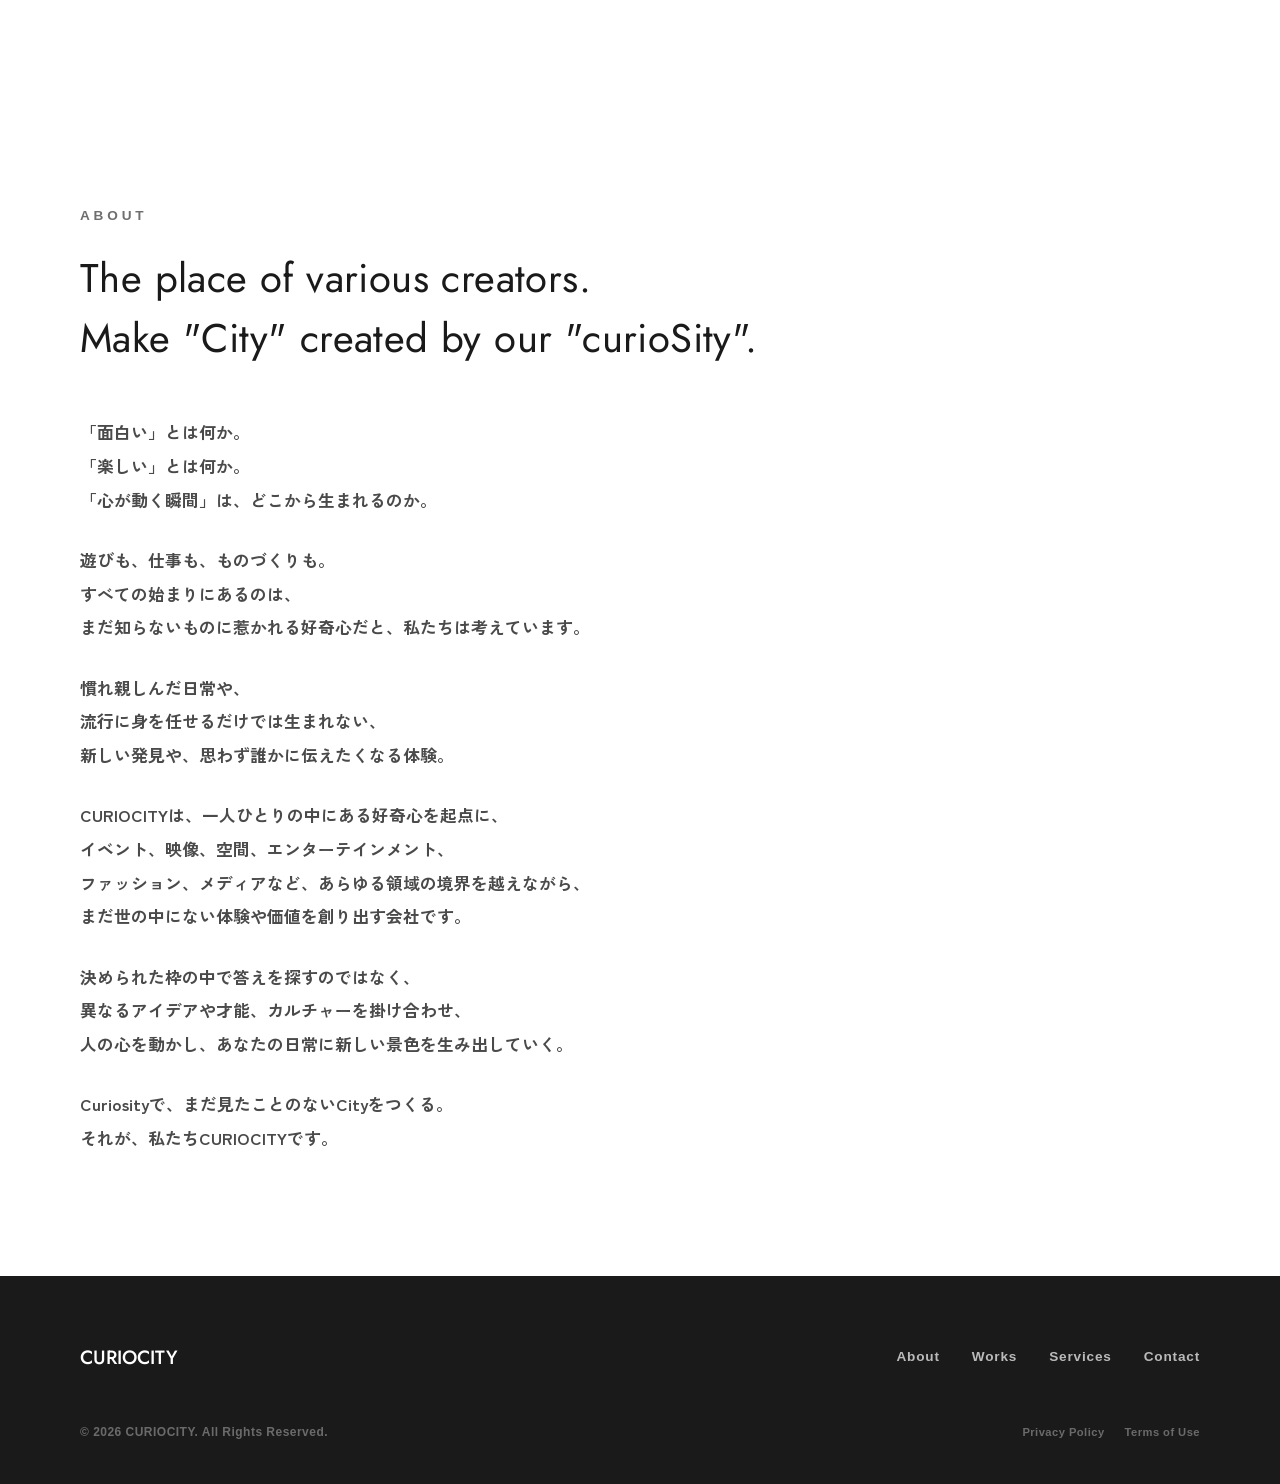
==== about.html @ a494053d "Add gray sweep text reveal, About detail page, and overlapping ripple motion - Heading text (What We" ====
<!DOCTYPE html>
<html lang="ja">
<head>
<!-- Google tag (gtag.js) -->
<script async src="https://www.googletagmanager.com/gtag/js?id=G-DSJXKPW8YB"></script>
<script>
  window.dataLayer = window.dataLayer || [];
  function gtag(){dataLayer.push(arguments);}
  gtag('js', new Date());

  gtag('config', 'G-DSJXKPW8YB');
</script>
<meta charset="UTF-8">
<meta name="viewport" content="width=device-width, initial-scale=1.0">
<title>About | 株式会社CURIOCITY</title>
<meta name="description" content="株式会社CURIOCITYについて。好奇心を起点に企画からプロデュースまで手がけるクリエイティブカンパニーの理念、事業内容、会社情報をご紹介します。">
<link rel="canonical" href="https://curiocitytokyo.com/about.html">

<!-- Favicon -->
<link rel="icon" type="image/png" sizes="32x32" href="assets/icons/favicon-32.png">
<link rel="icon" type="image/png" sizes="16x16" href="assets/icons/favicon-16.png">
<link rel="apple-touch-icon" sizes="180x180" href="assets/icons/apple-touch-icon.png">
<link rel="icon" type="image/png" sizes="192x192" href="assets/icons/icon-192.png">

<!-- Open Graph / Facebook -->
<meta property="og:type" content="website">
<meta property="og:url" content="https://curiocitytokyo.com/about.html">
<meta property="og:title" content="About | 株式会社CURIOCITY">
<meta property="og:description" content="株式会社CURIOCITYについて。好奇心を起点に企画からプロデュースまで手がけるクリエイティブカンパニーの理念、事業内容、会社情報をご紹介します。">
<meta property="og:image" content="https://curiocitytokyo.com/assets/images/works/01-anime-tokyo-night.jpeg">
<meta property="og:locale" content="ja_JP">
<meta property="og:site_name" content="CURIOCITY">

<!-- Twitter -->
<meta name="twitter:card" content="summary_large_image">
<meta name="twitter:title" content="About | 株式会社CURIOCITY">
<meta name="twitter:description" content="株式会社CURIOCITYについて。好奇心を起点に企画からプロデュースまで手がけるクリエイティブカンパニーの理念、事業内容、会社情報をご紹介します。">
<meta name="twitter:image" content="https://curiocitytokyo.com/assets/images/works/01-anime-tokyo-night.jpeg">

<link rel="preconnect" href="https://fonts.googleapis.com">
<link rel="preconnect" href="https://fonts.gstatic.com" crossorigin>
<link href="https://fonts.googleapis.com/css2?family=Zen+Kaku+Gothic+New:wght@300;400;500;700;900&family=Jost:wght@300;400;500;600;700&display=swap" rel="stylesheet">
<link rel="stylesheet" href="css/style.css">
</head>
<body>

<div class="cursor-dot" aria-hidden="true"></div>

<!-- ==================== HEADER ==================== -->
<header class="header" id="header">
  <div class="header__inner">
    <a href="index.html#top" class="header__logo">CURIOCITY</a>

    <nav class="header__nav" id="header-nav">
      <ul class="header__nav-list">
        <li><a href="index.html#about" class="nav-link">About</a></li>
        <li><a href="works.html" class="nav-link">Works</a></li>
        <li><a href="index.html#services" class="nav-link">Services</a></li>
        <li><a href="index.html#contact" class="nav-link nav-link--cta">Contact</a></li>
      </ul>
    </nav>

    <button class="header__toggle" id="nav-toggle" aria-label="メニューを開く" aria-expanded="false" aria-controls="header-nav">
      <span></span>
      <span></span>
      <span></span>
    </button>
  </div>
</header>

<main id="top">

  <!-- ==================== ABOUT HERO ==================== -->
  <section class="about-hero">
    <div class="about-hero__motion" aria-hidden="true">
      <div class="ripple-group ripple-group--1">
        <span class="ripple"></span>
        <span class="ripple"></span>
        <span class="ripple"></span>
      </div>
      <div class="ripple-group ripple-group--2">
        <span class="ripple"></span>
        <span class="ripple"></span>
        <span class="ripple"></span>
      </div>
      <div class="ripple-group ripple-group--3">
        <span class="ripple"></span>
        <span class="ripple"></span>
        <span class="ripple"></span>
      </div>
      <div class="ripple-group ripple-group--4">
        <span class="ripple"></span>
        <span class="ripple"></span>
        <span class="ripple"></span>
      </div>
      <div class="ripple-group ripple-group--5">
        <span class="ripple"></span>
        <span class="ripple"></span>
        <span class="ripple"></span>
      </div>
    </div>
    <div class="section-inner">
      <p class="section-label" data-reveal>ABOUT</p>
      <h1 class="about-hero__title" data-reveal>
        The place of various creators.<br>
        Make &quot;City&quot; created by our &quot;curioSity&quot;.
      </h1>
      <div class="about-hero__lead" data-reveal>
        <p>
          「面白い」とは何か。<br>
          「楽しい」とは何か。<br>
          「心が動く瞬間」は、どこから生まれるのか。
        </p>
        <p>
          遊びも、仕事も、ものづくりも。<br>
          すべての始まりにあるのは、<br>
          まだ知らないものに惹かれる好奇心だと、私たちは考えています。
        </p>
        <p>
          慣れ親しんだ日常や、<br>
          流行に身を任せるだけでは生まれない、<br>
          新しい発見や、思わず誰かに伝えたくなる体験。
        </p>
        <p>
          CURIOCITYは、一人ひとりの中にある好奇心を起点に、<br>
          イベント、映像、空間、エンターテインメント、<br>
          ファッション、メディアなど、あらゆる領域の境界を越えながら、<br>
          まだ世の中にない体験や価値を創り出す会社です。
        </p>
        <p>
          決められた枠の中で答えを探すのではなく、<br>
          異なるアイデアや才能、カルチャーを掛け合わせ、<br>
          人の心を動かし、あなたの日常に新しい景色を生み出していく。
        </p>
        <p>
          Curiosityで、まだ見たことのないCityをつくる。<br>
          それが、私たちCURIOCITYです。
        </p>
      </div>
    </div>
  </section>

</main>

<!-- ==================== FOOTER ==================== -->
<footer class="footer">
  <div class="section-inner footer__inner">
    <a href="index.html#top" class="footer__logo">CURIOCITY</a>
    <ul class="footer__nav">
      <li><a href="index.html#about">About</a></li>
      <li><a href="works.html">Works</a></li>
      <li><a href="index.html#services">Services</a></li>
      <li><a href="index.html#contact">Contact</a></li>
    </ul>
    <div class="footer__bottom">
      <p class="footer__copy">&copy; 2026 CURIOCITY. All Rights Reserved.</p>
      <div class="footer__legal">
        <a href="privacy-policy.html">Privacy Policy</a>
        <a href="terms-of-use.html">Terms of Use</a>
      </div>
    </div>
  </div>
</footer>

<script src="js/script.js?v=23"></script>
</body>
</html>
---- css/style.css ----
/* ==========================================================================
   CURICITY — style.css
   ========================================================================== */

:root {
  --color-white: #ffffff;
  --color-black: #131313;
  --color-dark: #1a1a1a;
  --color-dark-gray: #2b2b2b;
  --color-gray: #6e6e6e;
  --color-light-gray: #ececec;
  --color-border: #e0e0e0;

  --font-en: 'Helvetica Neue', Helvetica, Arial, sans-serif;
  --font-jp: 'Hiragino Kaku Gothic ProN', 'Hiragino Sans', 'Yu Gothic', YuGothic, 'Zen Kaku Gothic New', sans-serif;
  --font-logo: 'Futura', 'Jost', 'Avenir Next', sans-serif;

  --header-height: 84px;
  --header-height-sp: 64px;

  --ease: cubic-bezier(0.16, 1, 0.3, 1);
  --section-padding: 160px 0;
  --section-padding-sp: 96px 0;
}

/* ---------- Reset ---------- */
* {
  margin: 0;
  padding: 0;
  box-sizing: border-box;
}

html {
  scroll-behavior: smooth;
}

body {
  font-family: var(--font-jp);
  color: var(--color-dark);
  background: var(--color-white);
  line-height: 1.8;
  font-weight: 600;
  -webkit-font-smoothing: antialiased;
  overflow-x: hidden;
}

img {
  max-width: 100%;
  display: block;
}

a {
  color: inherit;
  text-decoration: none;
}

ul {
  list-style: none;
}

button {
  font-family: inherit;
  cursor: pointer;
  border: none;
  background: none;
}

input,
textarea {
  font-family: inherit;
  font-size: 1rem;
}

.section-inner {
  max-width: 1200px;
  margin: 0 auto;
  padding: 0 40px;
}

/* ---------- Reveal animation ---------- */
[data-reveal] {
  opacity: 0;
  transform: translateY(32px);
  transition: opacity 0.9s var(--ease), transform 0.9s var(--ease);
}

[data-reveal].is-visible {
  opacity: 1;
  transform: translateY(0);
}

/* ---------- Text reveal (gray sweep, then final color) ---------- */
.text-reveal {
  display: inline-block;
  position: relative;
  padding-bottom: 0.08em;
  margin-bottom: -0.08em;
}

.text-reveal::before,
.text-reveal::after {
  content: attr(data-text);
  display: inline-block;
  white-space: pre-wrap;
}

.text-reveal::before {
  color: var(--color-gray);
  clip-path: inset(0 100% 0 0);
}

.text-reveal::after {
  position: absolute;
  inset: 0;
  color: inherit;
  clip-path: inset(0 100% 0 0);
}

.text-reveal.is-revealing::before {
  clip-path: inset(0 0 0 0);
  transition: clip-path 0.8s var(--ease);
}

.text-reveal.is-revealing::after {
  clip-path: inset(0 0 0 0);
  transition: clip-path 0.8s var(--ease) 0.15s;
}

/* ---------- Buttons ---------- */
.btn-outline {
  display: inline-flex;
  align-items: center;
  justify-content: center;
  gap: 10px;
  padding: 18px 40px;
  font-family: var(--font-en);
  font-size: 0.85rem;
  letter-spacing: 0.12em;
  border-radius: 999px;
  transition: all 0.4s var(--ease);
}

.btn-outline {
  border: 1px solid var(--color-dark);
  color: var(--color-dark);
}

.btn-outline:hover {
  background: var(--color-dark);
  color: var(--color-white);
}

/* ==========================================================================
   HEADER
   ========================================================================== */

.header {
  position: fixed;
  top: 0;
  left: 0;
  width: 100%;
  height: var(--header-height);
  z-index: 1000;
  transition: background 0.4s var(--ease), height 0.4s var(--ease);
}

.header.is-scrolled {
  background: rgba(19, 19, 19, 0.85);
  backdrop-filter: blur(10px);
}

.header__inner {
  max-width: 1400px;
  margin: 0 auto;
  height: 100%;
  padding: 0 40px;
  display: flex;
  align-items: center;
  justify-content: space-between;
}

.header__logo {
  font-family: var(--font-logo);
  font-size: 1.35rem;
  font-weight: 500;
  letter-spacing: 0.06em;
  color: var(--color-white);
}

.header__nav-list {
  display: flex;
  align-items: center;
  gap: 48px;
}

.nav-link {
  font-family: var(--font-en);
  font-size: 0.9rem;
  font-weight: 600;
  letter-spacing: 0.06em;
  color: var(--color-white);
  position: relative;
  padding-bottom: 4px;
}

.nav-link::after {
  content: '';
  position: absolute;
  left: 0;
  bottom: 0;
  width: 0;
  height: 1px;
  background: currentColor;
  transition: width 0.4s var(--ease);
}

.nav-link:hover::after {
  width: 100%;
}

.nav-link--cta {
  border: 1px solid rgba(255, 255, 255, 0.5);
  padding: 10px 24px;
  border-radius: 999px;
}

.nav-link--cta::after {
  display: none;
}

.nav-link--cta:hover {
  background: var(--color-white);
  color: var(--color-dark);
}

/* ---------- Hamburger toggle ---------- */
.header__toggle {
  display: none;
  flex-direction: column;
  justify-content: center;
  align-items: flex-end;
  gap: 6px;
  width: 32px;
  height: 24px;
  z-index: 1001;
}

.header__toggle span {
  display: block;
  height: 1px;
  width: 100%;
  background: var(--color-white);
  transition: transform 0.4s var(--ease), opacity 0.3s var(--ease), width 0.4s var(--ease);
}

.header__toggle[aria-expanded="true"] span:nth-child(1) {
  transform: translateY(7px) rotate(45deg);
  width: 100%;
}

.header__toggle[aria-expanded="true"] span:nth-child(2) {
  opacity: 0;
}

.header__toggle[aria-expanded="true"] span:nth-child(3) {
  transform: translateY(-7px) rotate(-45deg);
  width: 100%;
}

/* ==========================================================================
   HERO
   ========================================================================== */

.hero {
  position: relative;
  height: 100vh;
  min-height: 560px;
  display: flex;
  flex-direction: column;
  justify-content: center;
  align-items: center;
  overflow: hidden;
  background: var(--color-black);
}

.hero__media {
  position: absolute;
  inset: 0;
  z-index: 0;
}

.hero__video {
  width: 100%;
  height: 100%;
  object-fit: cover;
}

.hero__overlay {
  position: absolute;
  inset: 0;
  background: linear-gradient(180deg, rgba(19, 19, 19, 0.55) 0%, rgba(19, 19, 19, 0.35) 40%, rgba(19, 19, 19, 0.75) 100%);
}

.hero__content {
  position: relative;
  z-index: 1;
  text-align: center;
  color: var(--color-white);
  padding: 0 24px;
}

.hero__title {
  font-family: var(--font-logo);
  font-weight: 400;
  line-height: 1.25;
  font-size: clamp(1.9rem, 5.2vw, 4.2rem);
  letter-spacing: -0.01em;
}

.hero__title-line {
  display: block;
  opacity: 0;
}

.hero__title-line.is-revealing {
  opacity: 1;
}

.hero__title-char {
  display: inline-block;
}

.hero__title-line--accent {
  color: var(--color-light-gray);
}

.hero__lead {
  margin-top: 28px;
  font-size: 1.05rem;
  letter-spacing: 0.04em;
  opacity: 0.9;
}

.hero__scroll {
  position: absolute;
  bottom: 40px;
  left: 50%;
  transform: translateX(-50%);
  z-index: 1;
  display: flex;
  flex-direction: column;
  align-items: center;
  gap: 12px;
  color: var(--color-white);
}

.hero__scroll span {
  font-family: var(--font-en);
  font-size: 0.7rem;
  letter-spacing: 0.2em;
  opacity: 0.8;
}

.hero__scroll-line {
  width: 1px;
  height: 48px;
  background: rgba(255, 255, 255, 0.4);
  overflow: hidden;
  position: relative;
}

.hero__scroll-line::after {
  content: '';
  position: absolute;
  top: -100%;
  left: 0;
  width: 100%;
  height: 100%;
  background: var(--color-white);
  animation: scrollLine 1.8s infinite ease-in-out;
}

@keyframes scrollLine {
  0% { top: -100%; }
  60% { top: 100%; }
  100% { top: 100%; }
}

/* ==========================================================================
   SECTION COMMON
   ========================================================================== */

.section-label {
  font-family: var(--font-en);
  font-size: 0.85rem;
  font-weight: 600;
  letter-spacing: 0.28em;
  color: var(--color-gray);
  margin-bottom: 20px;
}

.section-label--light {
  color: rgba(255, 255, 255, 0.6);
}

.section-title {
  font-family: var(--font-jp);
  font-size: clamp(1.7rem, 3.4vw, 2.6rem);
  font-weight: 700;
  line-height: 1.5;
  letter-spacing: 0.02em;
  margin-bottom: 48px;
}

/* ==========================================================================
   ABOUT
   ========================================================================== */

.about {
  padding: var(--section-padding);
  position: relative;
  overflow: hidden;
}

.about > .section-inner {
  position: relative;
  z-index: 1;
}

.about__motion {
  position: absolute;
  inset: 0;
  z-index: 0;
  pointer-events: none;
}

.about__canvas {
  display: block;
  width: 100%;
  height: 100%;
}

.about__text {
  max-width: 640px;
  color: #4a4a4a;
  font-size: 1.1rem;
  line-height: 2;
}

.about__text p + p {
  margin-top: 1.6em;
}

.about__cta {
  margin-top: 40px;
}

/* ==========================================================================
   MARQUEE
   ========================================================================== */

.marquee {
  background: var(--color-black);
  overflow: hidden;
  padding: 8px 0;
  animation: marquee-blink-bg 2s steps(1) infinite;
}

.marquee__track {
  display: flex;
  width: max-content;
  animation: marquee-scroll 22s linear infinite;
}

.marquee__group {
  display: flex;
  align-items: center;
  flex-shrink: 0;
}

.marquee__group span {
  font-family: var(--font-logo);
  font-weight: 400;
  font-size: clamp(1.1rem, 3vw, 2rem);
  color: var(--color-white);
  white-space: nowrap;
  padding: 0 24px;
  animation: marquee-blink-text 2s steps(1) infinite;
}

@keyframes marquee-blink-bg {
  0%, 19% {
    background: #131313;
  }
  20%, 39% {
    background: #ff2d8a;
  }
  40%, 59% {
    background: #00d1c1;
  }
  60%, 79% {
    background: #ffd400;
  }
  80%, 100% {
    background: #7b2ff7;
  }
}

@keyframes marquee-blink-text {
  0%, 19% {
    color: var(--color-white);
  }
  20%, 39% {
    color: var(--color-white);
  }
  40%, 59% {
    color: var(--color-dark);
  }
  60%, 79% {
    color: var(--color-dark);
  }
  80%, 100% {
    color: var(--color-white);
  }
}

@keyframes marquee-scroll {
  from {
    transform: translateX(0);
  }
  to {
    transform: translateX(-50%);
  }
}

/* ==========================================================================
   WORKS
   ========================================================================== */

.works {
  padding: var(--section-padding);
  background: var(--color-light-gray);
}

.works--page {
  padding-top: calc(var(--header-height) + 80px);
}

.works__grid {
  display: grid;
  grid-template-columns: repeat(2, 1fr);
  gap: 40px;
}

.work-card__link {
  display: block;
}

.work-card__image {
  aspect-ratio: 4 / 3;
  background: linear-gradient(135deg, var(--color-dark-gray) 0%, var(--color-black) 100%);
  border-radius: 4px;
  overflow: hidden;
  transition: transform 0.6s var(--ease);
}

.work-card__image img {
  width: 100%;
  height: 100%;
  object-fit: cover;
}

.work-card:hover .work-card__image {
  transform: scale(1.02);
}

.work-card__body {
  margin-top: 24px;
  display: flex;
  flex-direction: column;
  gap: 8px;
}

.work-card__category {
  font-family: var(--font-en);
  font-size: 0.78rem;
  letter-spacing: 0.1em;
  color: var(--color-gray);
}

.work-card__title {
  font-size: 1.2rem;
  font-weight: 700;
}

.works__more {
  margin-top: 64px;
  display: flex;
  width: fit-content;
  margin-left: auto;
  margin-right: auto;
}

/* ==========================================================================
   SERVICES
   ========================================================================== */

.services {
  padding: var(--section-padding);
}

.services__list {
  border-top: 1px solid var(--color-border);
}

.service-item {
  display: flex;
  align-items: baseline;
  gap: 40px;
  padding: 52px 0;
  border-bottom: 1px solid var(--color-border);
  transition: padding 0.4s var(--ease);
}

.service-item__num {
  font-family: var(--font-en);
  font-size: clamp(1.6rem, 2.6vw, 2.1rem);
  font-weight: 500;
  color: var(--color-border);
  flex-shrink: 0;
  width: 64px;
}

.service-item__title {
  font-size: 1.6rem;
  font-weight: 700;
  margin-bottom: 18px;
  color: var(--color-dark);
}

.service-item__text {
  color: var(--color-gray);
  max-width: 560px;
  font-size: 1rem;
  line-height: 1.9;
}

/* ==========================================================================
   CONTACT
   ========================================================================== */

.contact {
  padding: 120px 0;
  background: var(--color-black);
  color: var(--color-white);
}

.contact__title {
  font-family: var(--font-jp);
  font-size: clamp(1.9rem, 4vw, 3rem);
  font-weight: 700;
  line-height: 1.4;
  margin-bottom: 24px;
}

.contact__lead {
  color: rgba(255, 255, 255, 0.65);
  margin-bottom: 56px;
}

.contact__email {
  display: inline-block;
  font-family: var(--font-en);
  font-size: clamp(1.3rem, 3vw, 1.8rem);
  letter-spacing: 0.02em;
  color: var(--color-white);
  padding-bottom: 8px;
  border-bottom: 1px solid rgba(255, 255, 255, 0.4);
  transition: opacity 0.3s var(--ease), border-color 0.3s var(--ease);
}

.contact__email:hover {
  opacity: 0.7;
  border-color: var(--color-white);
}

/* ==========================================================================
   COMPANY
   ========================================================================== */

.company {
  padding: 80px 0;
}

.company__list {
  border-top: 1px solid var(--color-border);
}

.company__row {
  display: flex;
  align-items: baseline;
  gap: 32px;
  padding: 20px 0;
  border-bottom: 1px solid var(--color-border);
}

.company__row dt {
  width: 100px;
  flex-shrink: 0;
  color: var(--color-gray);
  font-size: 0.85rem;
}

.company__row dd {
  color: var(--color-dark);
  font-size: 0.95rem;
}

/* ==========================================================================
   ABOUT HERO (about.html)
   ========================================================================== */

.about-hero {
  position: relative;
  overflow: hidden;
  padding-top: calc(var(--header-height) + 120px);
  padding-bottom: 120px;
}

.about-hero__motion {
  position: absolute;
  inset: 0;
  z-index: 0;
  overflow: hidden;
  pointer-events: none;
}

.about-hero .section-inner {
  position: relative;
  z-index: 1;
}

.about-hero__title {
  font-family: var(--font-logo);
  font-weight: 400;
  font-size: clamp(1.5rem, 3.6vw, 2.5rem);
  line-height: 1.5;
  letter-spacing: 0.01em;
  max-width: 900px;
  margin-bottom: 48px;
}

.about-hero__lead {
  max-width: 720px;
  color: #4a4a4a;
  font-size: 1.05rem;
  line-height: 2;
}

.about-hero__lead p + p {
  margin-top: 1.6em;
}

/* ---------- Ripple motion (multiple overlapping sources) ---------- */
.ripple-group {
  position: absolute;
  width: 1px;
  height: 1px;
}

.ripple-group--1 { top: 15%; left: 68%; }
.ripple-group--2 { top: 38%; left: 92%; }
.ripple-group--3 { top: 58%; left: 58%; }
.ripple-group--4 { top: 78%; left: 86%; }
.ripple-group--5 { top: 92%; left: 42%; }

.ripple {
  position: absolute;
  top: 0;
  left: 0;
  width: 140px;
  height: 140px;
  border: 1px solid rgba(110, 110, 110, 0.32);
  border-radius: 50%;
  transform: translate(-50%, -50%) scale(0.2);
  opacity: 0;
  animation: ripple-expand 5.5s cubic-bezier(0.2, 0.6, 0.4, 1) infinite;
}

.ripple-group--1 .ripple { animation-duration: 5.5s; animation-delay: 0s; }
.ripple-group--1 .ripple:nth-child(2) { animation-delay: 1.8s; }
.ripple-group--1 .ripple:nth-child(3) { animation-delay: 3.6s; }

.ripple-group--2 .ripple { animation-duration: 6.5s; animation-delay: 0.8s; width: 110px; height: 110px; }
.ripple-group--2 .ripple:nth-child(2) { animation-delay: 2.9s; }
.ripple-group--2 .ripple:nth-child(3) { animation-delay: 5s; }

.ripple-group--3 .ripple { animation-duration: 4.8s; animation-delay: 2.2s; width: 160px; height: 160px; }
.ripple-group--3 .ripple:nth-child(2) { animation-delay: 3.8s; }
.ripple-group--3 .ripple:nth-child(3) { animation-delay: 5.4s; }

.ripple-group--4 .ripple { animation-duration: 7s; animation-delay: 1.5s; width: 100px; height: 100px; }
.ripple-group--4 .ripple:nth-child(2) { animation-delay: 3.8s; }
.ripple-group--4 .ripple:nth-child(3) { animation-delay: 6.1s; }

.ripple-group--5 .ripple { animation-duration: 6s; animation-delay: 3.2s; width: 130px; height: 130px; }
.ripple-group--5 .ripple:nth-child(2) { animation-delay: 5.2s; }
.ripple-group--5 .ripple:nth-child(3) { animation-delay: 7.2s; }

@keyframes ripple-expand {
  0% {
    transform: translate(-50%, -50%) scale(0.2);
    opacity: 0.5;
  }
  70% {
    opacity: 0.15;
  }
  100% {
    transform: translate(-50%, -50%) scale(5.5);
    opacity: 0;
  }
}

/* ==========================================================================
   LEGAL PAGES (Privacy Policy / Terms of Use)
   ========================================================================== */

.legal {
  padding: var(--section-padding);
}

.legal--page {
  padding-top: calc(var(--header-height) + 80px);
}

.legal__updated {
  color: var(--color-gray);
  font-size: 0.85rem;
  margin-bottom: 56px;
}

.legal__content {
  max-width: 100%;
}

.legal__content h2 {
  font-size: 1.2rem;
  font-weight: 700;
  margin-top: 56px;
  margin-bottom: 16px;
}

.legal__content h2:first-child {
  margin-top: 0;
}

.legal__content p {
  color: var(--color-gray);
  line-height: 1.9;
}

.legal__content p + p {
  margin-top: 1.4em;
}

.legal__content ul {
  color: var(--color-gray);
  line-height: 1.9;
  padding-left: 1.4em;
  margin-top: 1em;
}

.legal__content li + li {
  margin-top: 0.4em;
}

/* ==========================================================================
   FOOTER
   ========================================================================== */

.footer {
  background: var(--color-dark);
  color: rgba(255, 255, 255, 0.7);
  padding: 64px 0 40px;
}

.footer__inner {
  display: flex;
  flex-wrap: wrap;
  align-items: center;
  justify-content: space-between;
  gap: 32px;
}

.footer__bottom {
  width: 100%;
  display: flex;
  align-items: baseline;
  justify-content: space-between;
  gap: 24px;
  margin-top: 16px;
}

.footer__logo {
  font-family: var(--font-logo);
  font-size: 1.2rem;
  font-weight: 500;
  color: var(--color-white);
}

.footer__nav {
  display: flex;
  gap: 32px;
  font-family: var(--font-en);
  font-size: 0.85rem;
  letter-spacing: 0.06em;
}

.footer__legal {
  display: flex;
  gap: 20px;
  font-family: var(--font-en);
  font-size: 0.7rem;
  letter-spacing: 0.04em;
  opacity: 0.5;
}

.footer__copy {
  font-family: var(--font-en);
  font-size: 0.75rem;
  letter-spacing: 0.04em;
  opacity: 0.5;
}

/* ==========================================================================
   RESPONSIVE — Tablet
   ========================================================================== */

@media (max-width: 1024px) {
  .section-inner {
    padding: 0 32px;
  }

  .works__grid {
    gap: 32px;
  }
}

/* ==========================================================================
   RESPONSIVE — Mobile (SP)
   ========================================================================== */

@media (max-width: 768px) {
  :root {
    --section-padding: var(--section-padding-sp);
  }

  .br-pc {
    display: none;
  }

  .contact {
    padding: 80px 0;
  }

  .works--page {
    padding-top: calc(var(--header-height-sp) + 48px);
  }

  .legal--page {
    padding-top: calc(var(--header-height-sp) + 48px);
  }

  .header {
    height: var(--header-height-sp);
  }

  .header__inner {
    padding: 0 20px;
  }

  .header__toggle {
    display: flex;
  }

  .header__nav {
    position: fixed;
    top: 0;
    right: 0;
    width: 78%;
    max-width: 340px;
    height: 100vh;
    background: var(--color-black);
    transform: translateX(100%);
    transition: transform 0.5s var(--ease);
    display: flex;
    align-items: center;
    z-index: 1000;
  }

  .header__nav.is-open {
    transform: translateX(0);
  }

  .header__nav-list {
    flex-direction: column;
    align-items: flex-start;
    gap: 32px;
    padding: 0 40px;
  }

  .nav-link {
    font-size: 1.1rem;
  }

  .section-inner {
    padding: 0 24px;
  }

  .section-title {
    margin-bottom: 32px;
  }

  .works__grid {
    grid-template-columns: 1fr;
    gap: 48px;
  }

  .service-item {
    flex-direction: column;
    align-items: flex-start;
    gap: 12px;
    padding: 32px 0;
  }

  .footer__inner {
    flex-direction: column;
    align-items: flex-start;
    gap: 24px;
  }

  .footer__bottom {
    flex-direction: column;
    align-items: flex-start;
    gap: 12px;
  }
}

@media (max-width: 480px) {
  .btn-outline {
    padding: 16px 32px;
    font-size: 0.8rem;
  }

  .company__row {
    flex-direction: column;
    gap: 6px;
    padding: 16px 0;
  }
}

/* ---------- Reduced motion ---------- */
@media (prefers-reduced-motion: reduce) {
  html {
    scroll-behavior: auto;
  }

  [data-reveal] {
    opacity: 1;
    transform: none;
    transition: none;
  }

  .text-reveal::before,
  .text-reveal::after {
    transition: none;
  }

  .text-reveal::after {
    clip-path: inset(0 0 0 0);
  }

  .ripple {
    animation: none;
    opacity: 0;
  }

  .hero__scroll-line::after {
    animation: none;
  }

  .marquee__track {
    animation: none;
  }

  .marquee {
    animation: none;
  }

  .marquee__group span {
    animation: none;
    color: var(--color-white);
  }

  .hero__title-line {
    opacity: 1;
  }

}
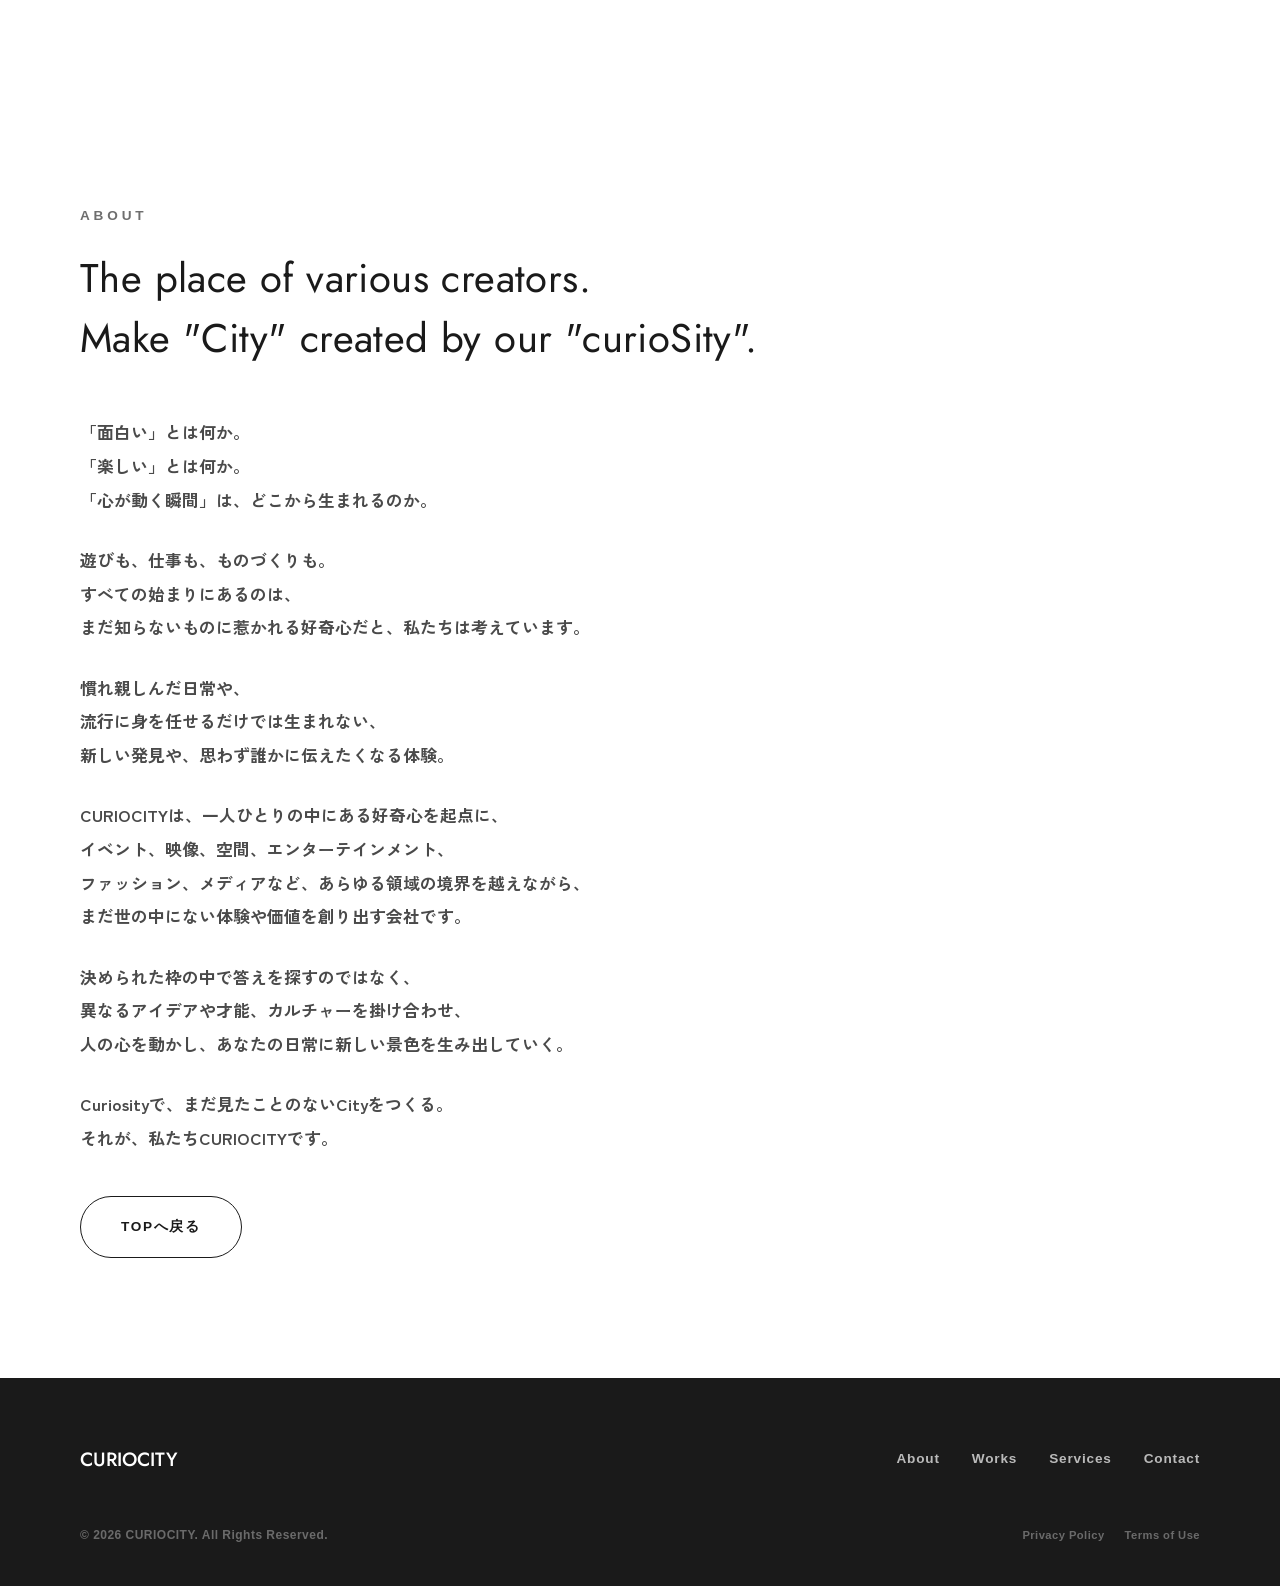
==== commit 458fd94f: "Add a back-to-top link on the About CURIOCITY page Placed right after the closing line of the philos" ====
--- a/about.html
+++ b/about.html
@@ -137,6 +137,9 @@
           それが、私たちCURIOCITYです。
         </p>
       </div>
+      <div class="about__cta" data-reveal>
+        <a href="index.html#top" class="btn-outline">TOPへ戻る</a>
+      </div>
     </div>
   </section>
 
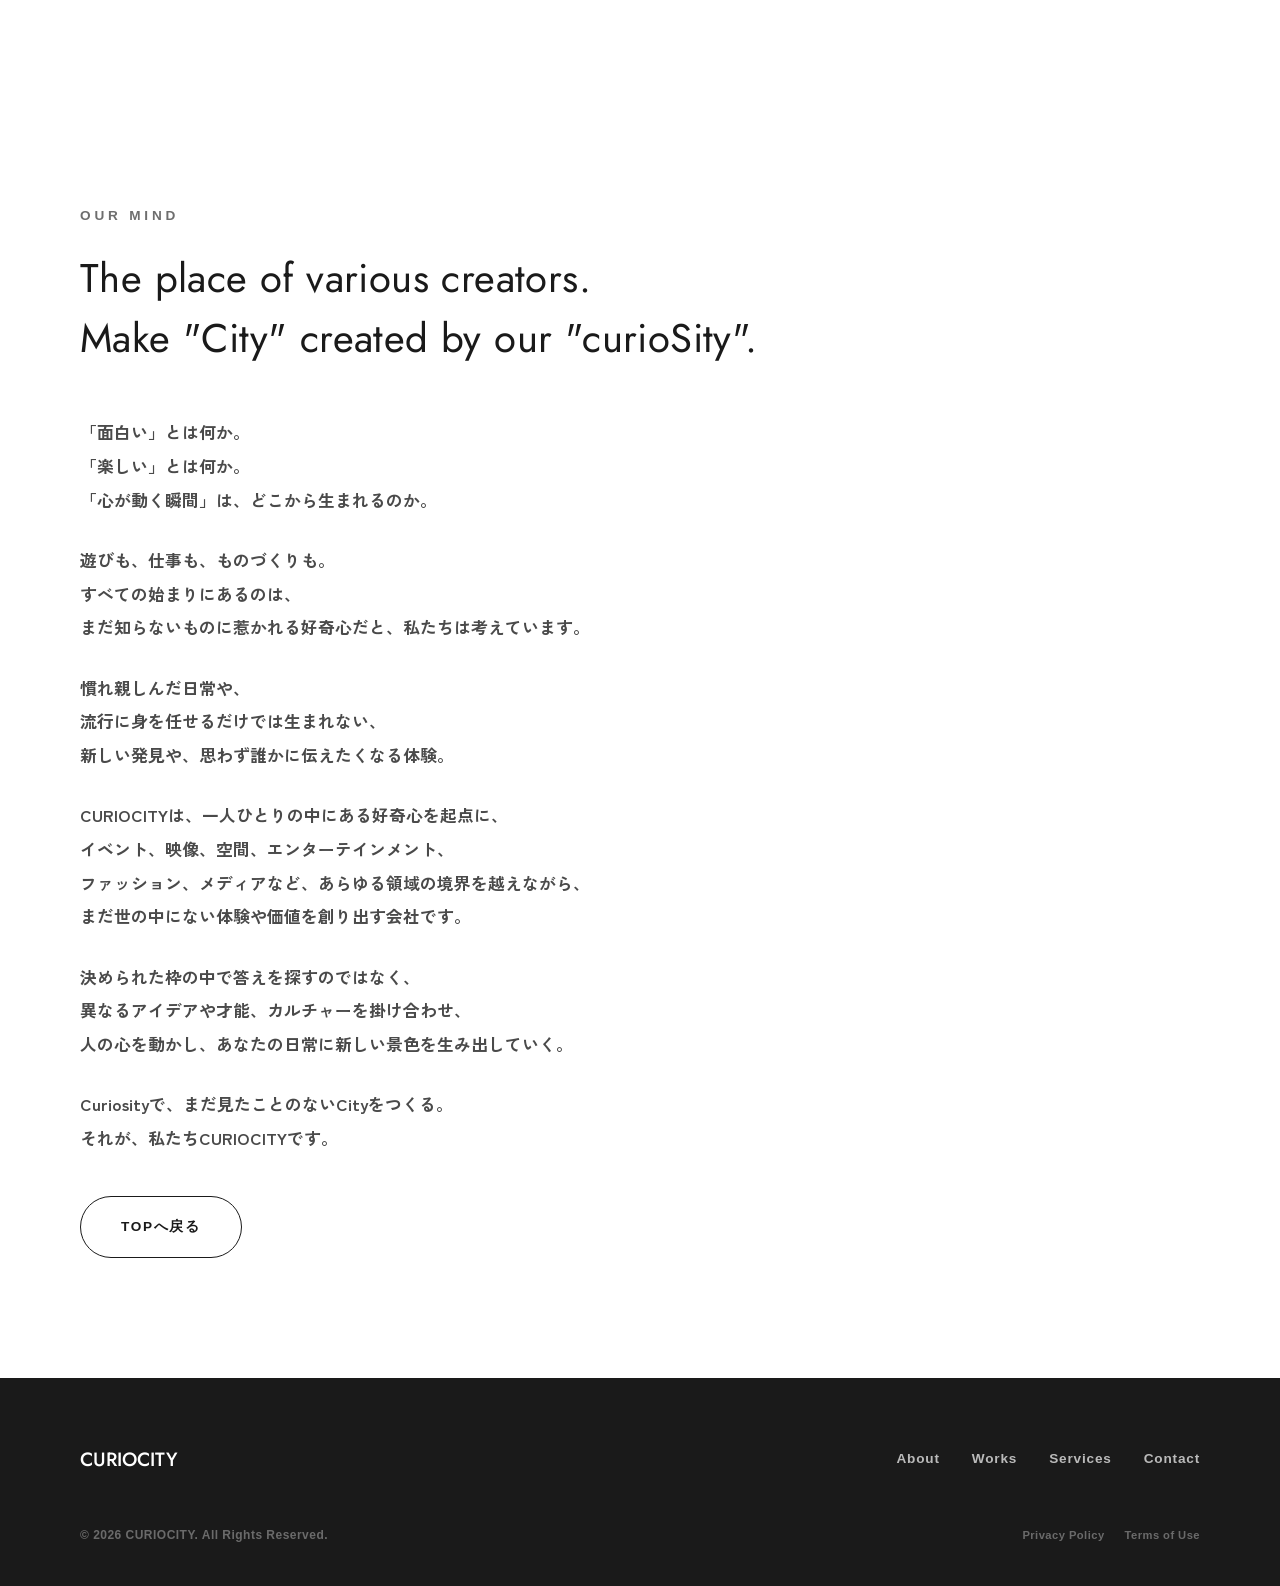
==== commit a609d8bb: "Rename About CTA and page label to Our Mind Co-Authored-By: Claude Sonnet 5 <noreply@anthropic.com>" ====
--- a/about.html
+++ b/about.html
@@ -100,7 +100,7 @@
       </div>
     </div>
     <div class="section-inner">
-      <p class="section-label" data-reveal>ABOUT</p>
+      <p class="section-label" data-reveal>OUR MIND</p>
       <h1 class="about-hero__title" data-reveal>
         The place of various creators.<br>
         Make &quot;City&quot; created by our &quot;curioSity&quot;.
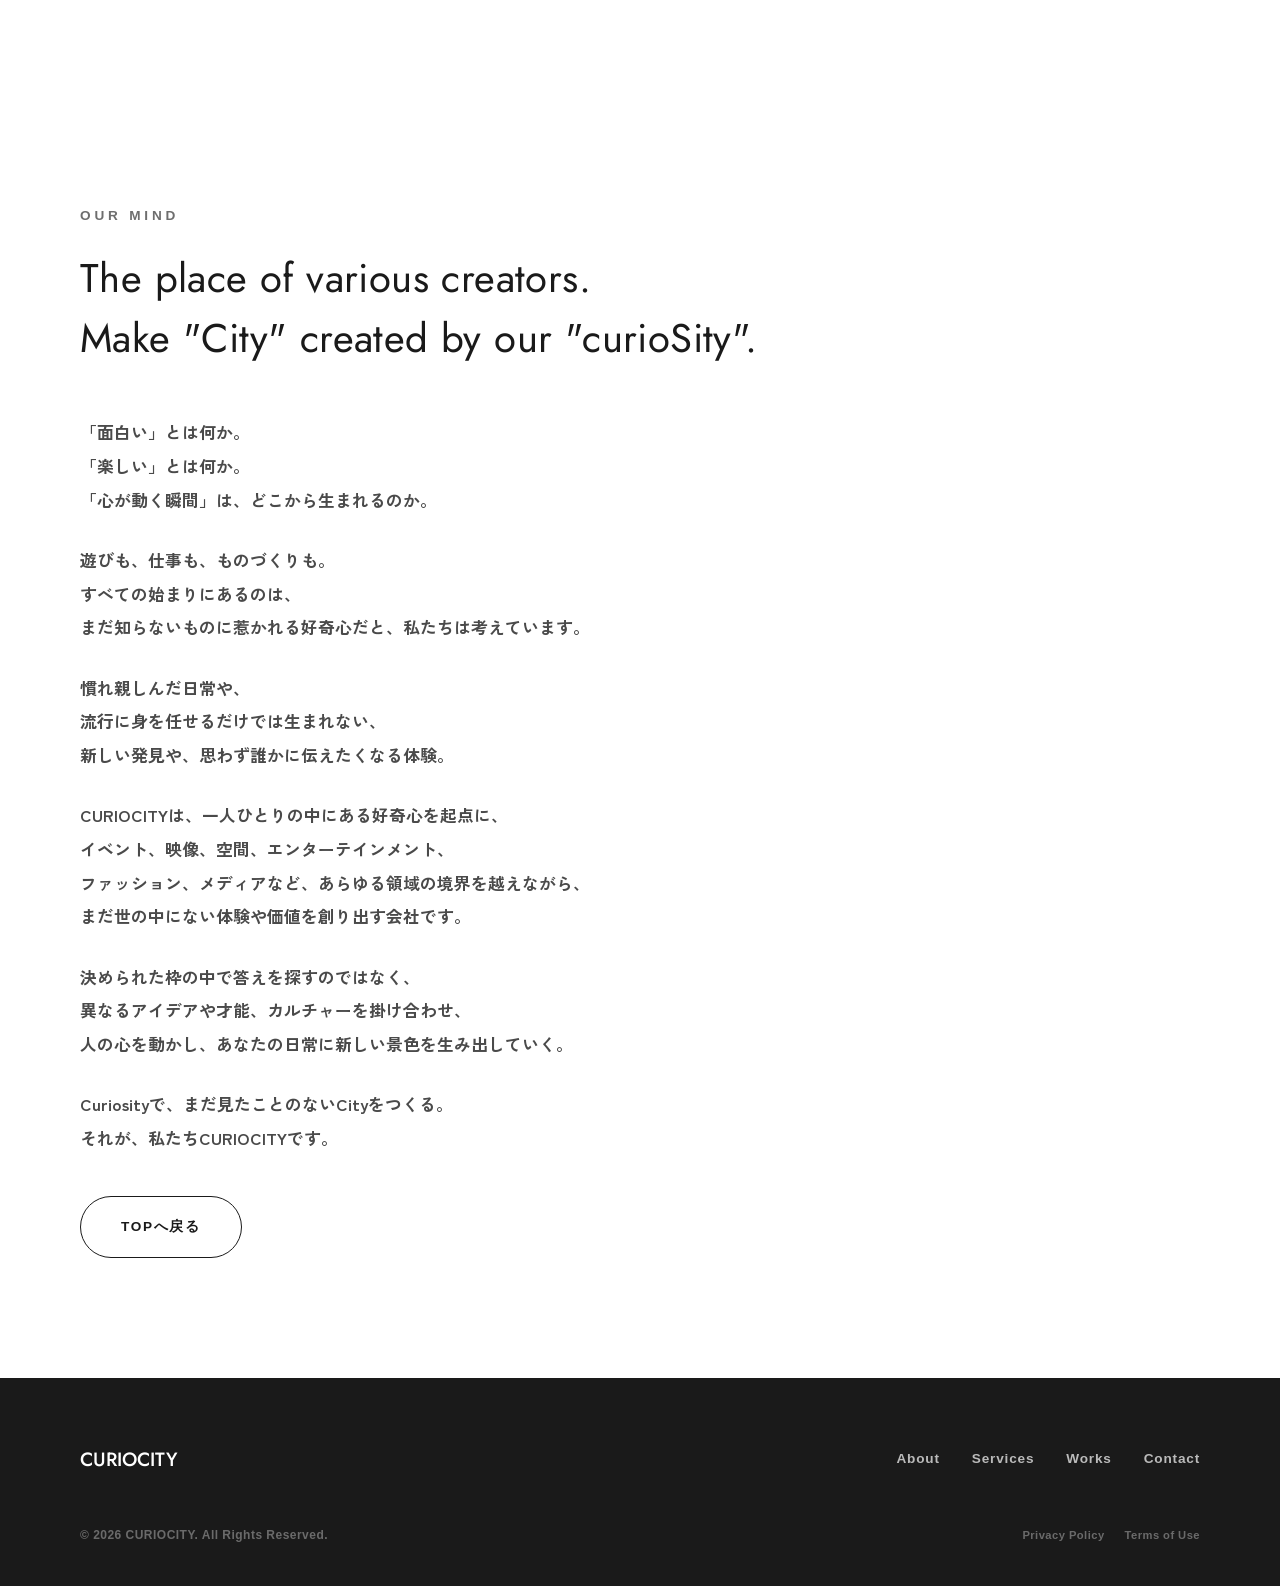
==== commit e8bd50e6: "Swap Services and Works section order on the top page Services (What We Do) now comes before Works, " ====
--- a/about.html
+++ b/about.html
@@ -54,8 +54,8 @@
     <nav class="header__nav" id="header-nav">
       <ul class="header__nav-list">
         <li><a href="index.html#about" class="nav-link">About</a></li>
+        <li><a href="index.html#services" class="nav-link">Services</a></li>
         <li><a href="works.html" class="nav-link">Works</a></li>
-        <li><a href="index.html#services" class="nav-link">Services</a></li>
         <li><a href="index.html#contact" class="nav-link nav-link--cta">Contact</a></li>
       </ul>
     </nav>
@@ -151,8 +151,8 @@
     <a href="index.html#top" class="footer__logo">CURIOCITY</a>
     <ul class="footer__nav">
       <li><a href="index.html#about">About</a></li>
+      <li><a href="index.html#services">Services</a></li>
       <li><a href="works.html">Works</a></li>
-      <li><a href="index.html#services">Services</a></li>
       <li><a href="index.html#contact">Contact</a></li>
     </ul>
     <div class="footer__bottom">
